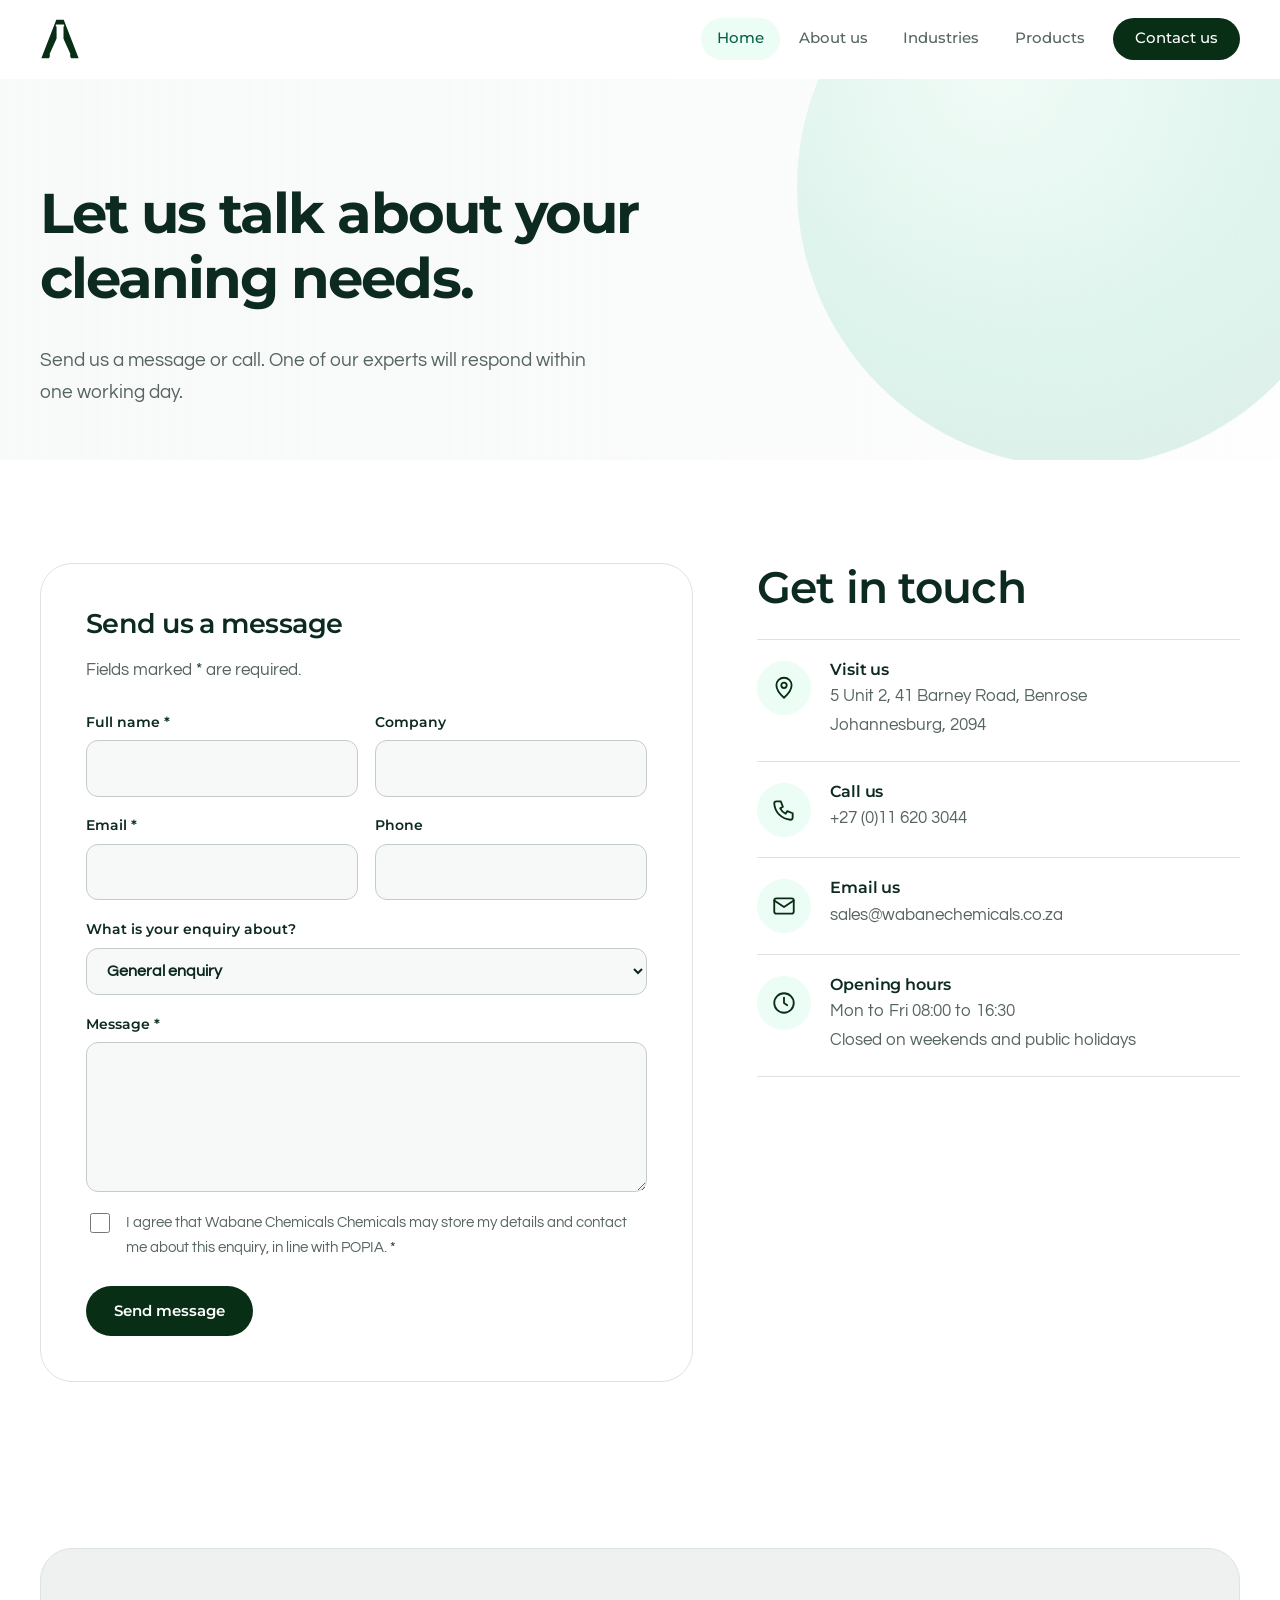
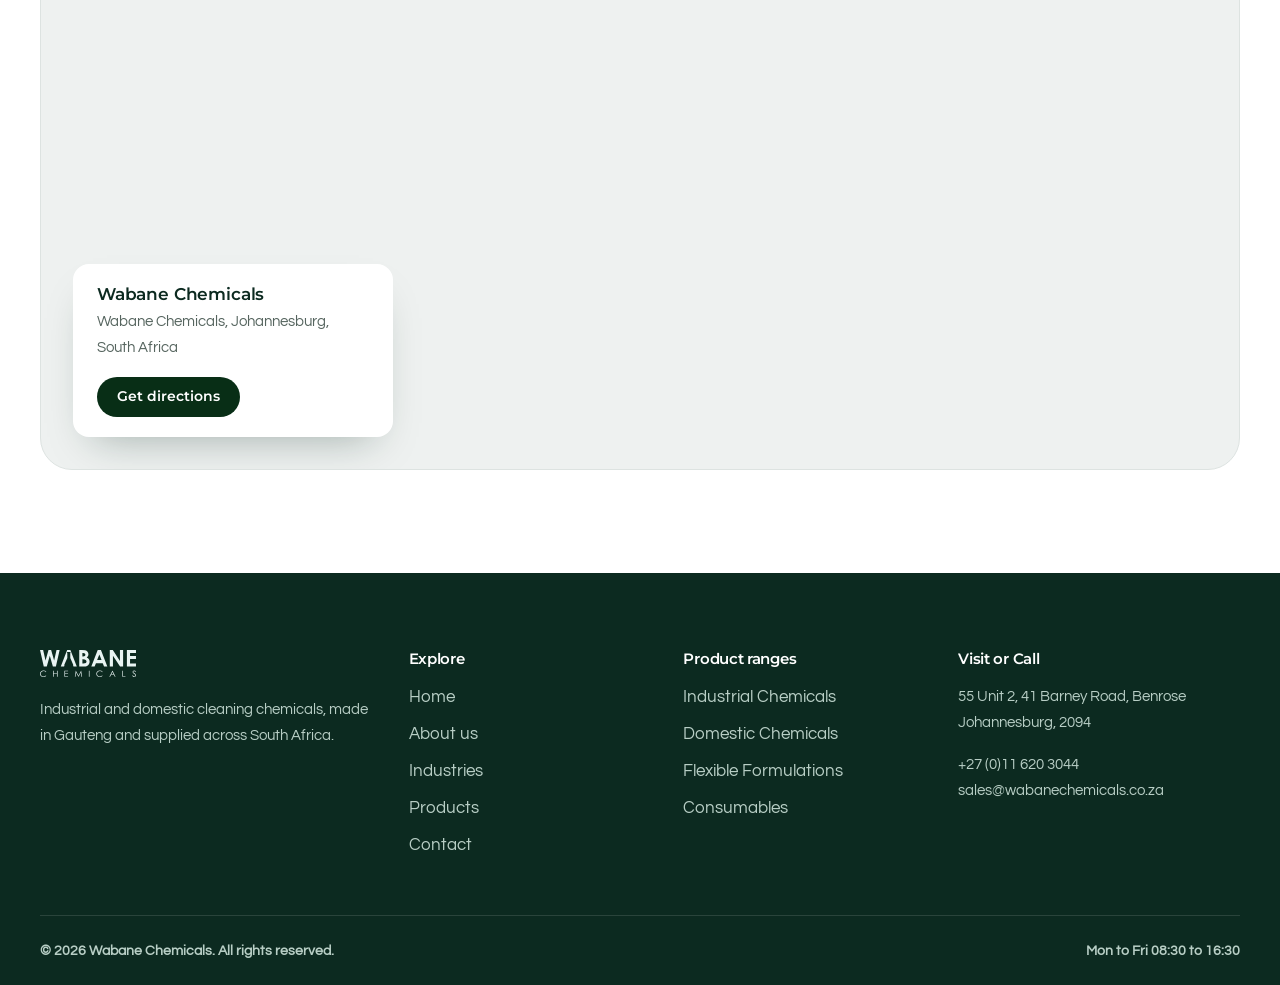
==== contact.html @ 834a4728 "Add files via upload" ====
<!DOCTYPE html>
<html lang="en">
<head>
<meta charset="utf-8">
<meta name="viewport" content="width=device-width, initial-scale=1">

<meta name="description" content="Manufacturer of industrial and domestic cleaning chemicals and consumables in Etwatwa, Gauteng.">
<meta name="theme-color" content="#047857">
<link rel="icon" href="assets/img/Logo Icon.svg" type="image/svg+xml">
<link rel="preconnect" href="https://fonts.googleapis.com">
<link rel="preconnect" href="https://fonts.gstatic.com" crossorigin>
<link href="https://fonts.googleapis.com/css2?family=Montserrat:wght@400;500;600;700&family=Questrial&display=swap" rel="stylesheet">
<link rel="stylesheet" href="assets/css/style.css">
</head>
<body>
<a class="skip" href="#main">Skip to content</a>
<header class="site-header">
  <div class="wrap bar">
    <a class="brand" href="index.html" aria-label="Wabane Chemicals">
      <img src="assets/img/Logo Icon.svg" alt="Wabane Chemicals logo" class="brand-mark" width="40" height="40">

    </a>
    <button class="menu-btn" aria-expanded="false" aria-controls="site-nav" aria-label="Menu"><span></span></button>
    <nav class="nav" id="site-nav" aria-label="Main">
      <ul>
        <li><a href="index.html" aria-current="page">Home</a></li>
<li><a href="about.html">About us</a></li>
<li><a href="industries.html">Industries</a></li>
<li><a href="products.html">Products</a></li>
<li><a class="btn btn-primary" href="contact.html">Contact us</a></li>
      </ul>
    </nav>
  </div>
</header>
<main id="main">

<section class="page-hero contact-hero">
  <div class="wrap">
    <h1><strong>Let us talk about your cleaning needs.</strong></h1>
    <p class="lead">Send us a message or call. One of our experts will respond within one working day.</p>
  </div>
</section>

<section class="section">
  <div class="wrap contact-grid">
    <div class="form-card" id="form">
      <h2>Send us a message</h2>
      <p class="muted" style="margin:0">Fields marked <span class="req">*</span> are required.</p>
      <form id="contact-form" action="contact.php" method="post" novalidate>
        <div class="form-grid">
          <div class="field"><label for="name">Full name <span class="req">*</span></label><input id="name" name="name" type="text" autocomplete="name" required minlength="2" maxlength="80" inputmode="text" pattern="[A-Za-zÀ-ÖØ-öø-ÿ' .-]{2,80}"></div>
          <div class="field"><label for="company">Company</label><input id="company" name="company" type="text" autocomplete="organization" maxlength="100" inputmode="text" pattern="[A-Za-z0-9À-ÖØ-öø-ÿ&.,' -]{2,100}"></div>
          <div class="field"><label for="email">Email <span class="req">*</span></label><input id="email" name="email" type="email" autocomplete="email" required maxlength="120" inputmode="email"></div>
          <div class="field"><label for="phone">Phone</label><input id="phone" name="phone" type="tel" autocomplete="tel" inputmode="tel" pattern="[0-9+()\-\s]{7,20}" maxlength="20"></div>
          <div class="field full">
            <label for="enquiry_type">What is your enquiry about?</label>
            <select id="enquiry_type" name="enquiry_type">
              <option>General enquiry</option>
              <option>Industrial products</option>
              <option>Domestic products</option>
              <option>Consumables</option>
              <option>Flexible Formulations</option>
              <option>Bulk supply or distribution</option>
            </select>
          </div>
          <div class="field full"><label for="message">Message <span class="req">*</span></label><textarea id="message" name="message" required minlength="10"></textarea></div>
          <div class="field hp" aria-hidden="true"><label for="website">Leave this field empty</label><input id="website" name="website" type="text" tabindex="-1" autocomplete="off"></div>
          <input type="hidden" name="ts" value="">
          <div class="field full consent"><input id="consent" name="consent" type="checkbox" value="1" required><label for="consent" style="font-family:var(--font-body);font-weight:400;font-size:.92rem;color:var(--g600)">I agree that Wabane Chemicals Chemicals may store my details and contact me about this enquiry, in line with POPIA. <span class="req">*</span></label></div>
        </div>
        <div style="margin-top:1.6rem"><button class="btn btn-primary" type="submit">Send message</button></div>
        <div id="form-status" class="form-status" role="status" tabindex="-1"></div>
      </form>
    </div>

    <div>
      <h2>Get in touch</h2>
      <ul class="details">
        <li><span class="ico-wrap"><svg class="ico" viewBox="0 0 24 24" aria-hidden="true"><path d="M12 21s7-6.2 7-11.5A7 7 0 0 0 5 9.5C5 14.8 12 21 12 21z"/><circle cx="12" cy="9.5" r="2.5"/></svg></span><div><h3>Visit us</h3><p>5 Unit 2, 41 Barney Road, Benrose<br>Johannesburg, 2094</p></div></li>
        <li><span class="ico-wrap"><svg class="ico" viewBox="0 0 24 24" aria-hidden="true"><path d="M5 4h4l2 5-2.5 1.5a11 11 0 0 0 5 5L15 13l5 2v4a2 2 0 0 1-2 2A16 16 0 0 1 3 6a2 2 0 0 1 2-2z"/></svg></span><div><h3>Call us</h3><p><a href="tel:+27116203044">+27 (0)11 620 3044</a></p></div></li>
        <li><span class="ico-wrap"><svg class="ico" viewBox="0 0 24 24" aria-hidden="true"><rect x="3" y="5" width="18" height="14" rx="2"/><path d="M3 7l9 6 9-6"/></svg></span><div><h3>Email us</h3><p><a href="mailto:sales@wabanechemicals.co.za">sales@wabanechemicals.co.za</a></p></div></li>
        <li><span class="ico-wrap"><svg class="ico" viewBox="0 0 24 24" aria-hidden="true"><circle cx="12" cy="12" r="9"/><path d="M12 7v5l3 2"/></svg></span><div><h3>Opening hours</h3><p>Mon to Fri 08:00 to 16:30<br>Closed on weekends and public holidays</p></div></li>
      </ul>
    </div>
  </div>
</section>

<section class="section-tight" style="padding-bottom:clamp(4rem,8vw,7rem)">
  <div class="wrap">
    <div class="map">
      <iframe title="Map showing the Wabane Chemicals location in Johannesburg" src="https://www.google.com/maps?q=Wabane+Chemicals&output=embed" loading="lazy" referrerpolicy="no-referrer-when-downgrade" allowfullscreen></iframe>
      <div class="map-card">
        <h3>Wabane Chemicals</h3>
        <p>Wabane Chemicals, Johannesburg, South Africa</p>
        <a class="btn btn-primary btn-sm" href="https://www.google.com/maps/place/Wabane+Chemicals/@-26.2109882,28.0806713,17z/data=!3m1!4b1!4m6!3m5!1s0x1e950f3c25e5ae49:0xa394fea6fa122991!8m2!3d-26.2109882!4d28.0806713!16s%2Fg%2F11nvyl76qn?entry=ttu&g_ep=EgoyMDI2MTAxMy4wIKXMDSoASAFQAw%3D%3D" target="_blank" rel="noopener">Get directions</a>
      </div>
    </div>
  </div>
</section>

</main>
<footer class="site-footer">
  <div class="wrap footer-grid">
    <div>
      <a class="brand" href="index.html" aria-label="Wabane Chemicals home">
        <img src="assets/img/Logo Proposal.svg" alt="Wabane Chemicals logo" class="brand-mark" width="96" height="96">
      </a>
      <p style="margin-top:1.2rem; font-weight:400">Industrial and domestic cleaning chemicals, made in Gauteng and supplied across South Africa.</p>
    </div>
    <div>
      <h4>Explore</h4>
      <ul>
        <li class="range-copy"><a href="index.html">Home</a></li>
        <li class="range-copy"><a href="about.html">About us</a></li>
        <li class="range-copy"><a href="industries.html">Industries</a></li>
        <li class="range-copy"><a href="products.html">Products</a></li>
        <li class="range-copy"><a href="contact.html">Contact</a></li>
      </ul>
    </div>
    <div>
      <h4>Product ranges</h4>
      <ul>
        <li class="range-copy"><a href="products.html#industrial">Industrial Chemicals</a></li>
        <li class="range-copy"><a href="products.html#domestic">Domestic Chemicals</a></li>
        <li class="range-copy"><a href="contact.html?type=Flexible+Formulations">Flexible Formulations</a></li>
        <li class="range-copy"><a href="products.html#consumables">Consumables</a></li>
      </ul>
    </div>
    <div>
      <h4>Visit or Call</h4>
      <p class="lead" style="font-weight:400; color:#b8cec5">55 Unit 2, 41 Barney Road, Benrose<br>Johannesburg, 2094</p>
      <p class="lead" style="font-weight:400; color:#b8cec5"><a href="tel:+27116203044">+27 (0)11 620 3044</a><br><a href="mailto:sales@wabanechemicals.co.za">sales@wabanechemicals.co.za</a></p>
    </div>
  </div>
  <div class="wrap footer-bottom">
    <span>&copy; <span id="year">2026</span> Wabane Chemicals. All rights reserved.</span>
    <span>Mon to Fri 08:30 to 16:30</span>
  </div>
</footer>
<script src="assets/js/main.js" defer></script>
</body>
</html>
---- assets/css/style.css ----
/* ==========================================================================
   PurePath Chemicals - main stylesheet
   Brand: light grey, white, emerald green
   Fonts: Century Gothic (body, uses installed font, falls back to Questrial)
          Montserrat (headings, loaded from Google Fonts)
   ========================================================================== */

:root {
  --white: #ffffff;
  --g50: #f7f9f8;
  --g100: #eef1f0;
  --g200: #dde3e1;
  --g300: #c3ccc9;
  --g500: #7d8c87;
  --g600: #56655f;
  --text: #2b3b35;
  --ink: #0c2a20;

  --em: #059669;
  --em-d: #082e16ff;
  --em-dd: #065f46;
  --em-l: #34d399;
  --em-100: #d1fae5;
  --em-50: #ecfdf5;

  --font-head: 'Montserrat', 'montserrat', 'montserrat', 'montserrat', sans-serif;
  --font-body: 'Century Gothic', 'CenturyGothic', 'Apple Gothic', 'Questrial', 'Montserrat', sans-serif;

  --r-m: 16px;
  --r-l: 32px;
  --wrap: 1200px;
  --ease: cubic-bezier(.2, .8, .2, 1);
}

*, *::before, *::after { box-sizing: border-box; }
html { scroll-behavior: smooth; -webkit-text-size-adjust: 100%; }
body {
  margin: 0;
  font-family: var(--font-body);
  font-size: 1.0625rem;
  line-height: 1.7;
  font-weight: 600;
  color: var(--text);
  background: var(--white);
  -webkit-font-smoothing: antialiased;
}
img, svg { display: block; max-width: 100%; }
a { color: inherit; }

h1, h2, h3, h4 {
  font-family: var(--font-head);
  color: var(--ink);
  line-height: 1.15;
  font-weight: 600;
  letter-spacing: -.02em;
  margin: 0 0 .6em;
}
h1 { font-size: clamp(2.4rem, 5.2vw, 4.25rem); letter-spacing: -.035em; font-weight: 900; }
h2 { font-size: clamp(1.8rem, 3.4vw, 2.75rem); }
h3 { font-size: 1.25rem; letter-spacing: -.01em; }
p { margin: 0 0 1em; max-width: 62ch; font-weight: 400; }

.wrap { width: min(100% - 2.5rem, var(--wrap)); margin-inline: auto; }
.section { padding-block: clamp(4rem, 8vw, 7rem); }
.section-tight { padding-block: clamp(2.5rem, 5vw, 4.5rem); }
.bg-grey { background: var(--g50); }
.lead { font-size: 1.2rem; color: var(--g600); font-weight: 500; }
.muted { color: var(--g600); }

:focus-visible { outline: 3px solid var(--em-l); outline-offset: 3px; border-radius: 6px; }
.skip {
  position: absolute; left: -999px; top: 0; z-index: 100;
  background: var(--ink); color: #fff; padding: .7rem 1rem;
}
.skip:focus { left: 0; }

/* ---------- Buttons ---------- */
.btn {
  display: inline-flex; align-items: center; justify-content: center; gap: .6rem;
  padding: .95rem 1.7rem; border-radius: 999px;
  font-family: var(--font-head); font-weight: 600; font-size: .95rem; line-height: 1.2;
  text-decoration: none; cursor: pointer;
  border: 1.5px solid transparent;
  transition: background .25s, color .25s, border-color .25s, box-shadow .25s;
}
.btn-primary { background: var(--em-d); color: #fff; }
.btn-primary:hover { background: var(--em-dd); box-shadow: 0 10px 24px -10px rgba(4, 120, 87, .7); }
.btn-ghost { border-color: var(--g300); color: var(--ink); background: transparent; }
.btn-ghost:hover { border-color: var(--em); color: var(--em-d); }
.btn-light { background: #fff; color: var(--em-dd); }
.btn-light:hover { background: var(--em-100); }
.btn-outline-light { border-color: rgba(255, 255, 255, .45); color: #fff; }
.btn-outline-light:hover { background: rgba(255, 255, 255, .12); }
.btn-sm { padding: .65rem 1.2rem; font-size: .88rem; }
.btn-sec { background: var(--em-d); color: #fff; }
.btn-sec:hover { background: var(--em-d); box-shadow: 0 5px 12px -5px rgba(4, 120, 87, .7); }

.link {
  font-family: var(--font-head); font-weight: 600; font-size: .95rem;
  color: var(--em-d); text-decoration: none;
  border-bottom: 1.5px solid var(--em-100);
  transition: border-color .25s;
}
.link:hover { border-color: var(--em); }

/* ---------- Header ---------- */
.site-header {
  position: sticky; top: 0; z-index: 50;
  background: rgba(255, 255, 255, .85);
  -webkit-backdrop-filter: saturate(1.4) blur(14px);
  backdrop-filter: saturate(1.4) blur(14px);
  border-bottom: 1px solid transparent;
  transition: border-color .3s;
}
.site-header.scrolled { border-color: var(--g200); }
.bar { display: flex; align-items: center; justify-content: space-between; gap: 1.5rem; height: 78px; }
.brand { display: flex; align-items: center; gap: .7rem; text-decoration: none; }
.brand svg, .brand-mark { width: 40px; height: 40px; flex: none; }
.brand-name {
  font-family: var(--font-head); font-weight: 700; font-size: 1.15rem;
  color: var(--ink); letter-spacing: -.02em; line-height: 1;
}
.brand-name small {
  display: block; margin-top: .3rem;
  font-weight: 500; font-size: .68rem; letter-spacing: .04em; color: var(--g500);
}
.nav ul { list-style: none; display: flex; align-items: center; gap: .2rem; margin: 0; padding: 0; }
.nav a {
  display: block; padding: .55rem 1rem; border-radius: 999px;
  font-family: var(--font-head); font-weight: 500; font-size: .92rem;
  color: var(--g600); text-decoration: none;
  transition: color .2s, background .2s;
}
.nav a:hover { color: var(--ink); background: var(--g100); }
.nav a[aria-current="page"] { color: var(--em-dd); background: var(--em-50); }
.nav .btn { color: #fff; margin-left: .6rem; padding: .7rem 1.3rem; }
.nav a.btn, .nav a.btn[aria-current="page"] { color: #fff; background: var(--em-d); }
.nav a.btn:hover, .nav a.btn[aria-current="page"]:hover { color: #fff; background: var(--em-dd); }
.menu-btn {
  display: none; width: 46px; height: 46px; border-radius: 50%;
  border: 1.5px solid var(--g200); background: #fff; cursor: pointer;
  align-items: center; justify-content: center;
}
.menu-btn span, .menu-btn span::before, .menu-btn span::after {
  display: block; width: 18px; height: 2px; background: var(--ink); border-radius: 2px;
  transition: transform .3s var(--ease), opacity .2s; content: ""; position: relative;
}
.menu-btn span::before { position: absolute; top: -6px; }
.menu-btn span::after { position: absolute; top: 6px; }
.menu-btn[aria-expanded="true"] span { background: transparent; }
.menu-btn[aria-expanded="true"] span::before { transform: translateY(6px) rotate(45deg); }
.menu-btn[aria-expanded="true"] span::after { transform: translateY(-6px) rotate(-45deg); }

@media (max-width: 960px) {
  .menu-btn { display: inline-flex; }
  .nav {
    position: absolute; left: 0; right: 0; top: 100%;
    background: #fff; border-bottom: 1px solid var(--g200);
    padding: 1rem 1.25rem 1.6rem;
    display: none;
  }
  .nav.open { display: block; }
  .nav ul { flex-direction: column; align-items: stretch; gap: .2rem; }
  .nav a { padding: .9rem 1rem; }
  .nav .btn { margin: .8rem 0 0; text-align: center; }
}

/* ---------- Hero (home) ---------- */
.hero { position: relative; overflow: hidden; background: linear-gradient(180deg, var(--g50), #fff 75%); }
.hero.home-hero {
  background:
    linear-gradient(90deg, rgba(247, 249, 248, .92) 0%, rgba(247, 249, 248, .78) 48%, rgba(247, 249, 248, .24) 100%),
    url('https://images.unsplash.com/photo-1581578731548-c64695cc6952?auto=format&fit=crop&w=2000&q=85') center 45% / cover;
}
.hero-grid {
  display: grid; grid-template-columns: 1.05fr .95fr; align-items: center; gap: 3rem;
  padding-block: clamp(3rem, 7vw, 6rem) clamp(3rem, 6vw, 5rem);
}
.hero h1 { margin-bottom: .5em; }
.hero .lead { max-width: 52ch; }
.hero-actions { display: flex; flex-wrap: wrap; gap: .9rem; margin-top: 2.2rem; }
.hero-art { width: 100%; max-width: 560px; margin-inline: auto; }
.float { transform-box: fill-box; transform-origin: center; animation: drift 9s ease-in-out infinite alternate; }
.float.b { animation-duration: 11s; animation-delay: -3s; }
.float.c { animation-duration: 7s; animation-delay: -5s; }
.float.d { animation-duration: 13s; animation-delay: -1s; }
@keyframes drift { from { transform: translateY(-10px); } to { transform: translateY(12px); } }

/* one orchestrated entrance on the home hero */
.rise { opacity: 0; transform: translateY(18px); animation: rise .9s var(--ease) forwards; }
.rise:nth-child(2) { animation-delay: .12s; }
.rise:nth-child(3) { animation-delay: .24s; }
.rise:nth-child(4) { animation-delay: .36s; }
@keyframes rise { to { opacity: 1; transform: none; } }

@media (max-width: 900px) {
  .hero-grid { grid-template-columns: 1fr; }
  .hero-art { max-width: 380px; order: -1; }
}

/* ---------- Inner page hero ---------- */
.page-hero {
  position: relative; overflow: hidden;
  background: linear-gradient(180deg, var(--g50), #fff);
  padding-block: clamp(3.5rem, 8vw, 6.5rem) clamp(2rem, 4vw, 3.5rem);
}
.products-hero {
  background:
    linear-gradient(90deg, rgba(247, 249, 248, .88) 0%, rgba(247, 249, 248, .72) 48%, rgba(247, 249, 248, .2) 100%),
    url('https://images.unsplash.com/photo-1563453392212-326f5e854473?auto=format&fit=crop&w=2000&q=85') center 45% / cover;
}
.about-hero {
  background:
    linear-gradient(90deg, rgba(247, 249, 248, .88) 0%, rgba(247, 249, 248, .72) 48%, rgba(247, 249, 248, .2) 100%),
    url('https://images.unsplash.com/photo-1567789884554-0b844b597180?auto=format&fit=crop&w=2000&q=85') center 45% / cover;
}
.contact-hero {
  background:
    linear-gradient(90deg, rgba(247, 249, 248, .88) 0%, rgba(247, 249, 248, .72) 48%, rgba(247, 249, 248, .2) 100%),
    url('https://images.unsplash.com/photo-1521791136064-7986c2920216?auto=format&fit=crop&w=2000&q=85') center 45% / cover;
}
.industries-hero {
  background:
    linear-gradient(90deg, rgba(247, 249, 248, .88) 0%, rgba(247, 249, 248, .72) 48%, rgba(247, 249, 248, .2) 100%),
    url('https://images.unsplash.com/photo-1516937941344-00b4e0337589?auto=format&fit=crop&w=2000&q=85') center 45% / cover;
}

.page-hero::after {
  content: ""; position: absolute; right: -6%; top: -45%;
  width: min(560px, 70vw); aspect-ratio: 1; border-radius: 50%;
  background: radial-gradient(circle at 35% 30%, #a7f3d0, #10b981 55%, #047857);
  opacity: .13; pointer-events: none;
}
.page-hero .wrap { position: relative; z-index: 1; }
.page-hero h1 { font-size: clamp(2.2rem, 4.6vw, 3.5rem); max-width: 18ch; }
.page-hero .lead { max-width: 56ch; margin: 0; }

/* ---------- pH scale ---------- */
.ph { background: var(--g100); border-radius: var(--r-l); padding: clamp(1.6rem, 4vw, 3.4rem); }
.ph-head { display: grid; grid-template-columns: 1fr 1fr; gap: 2rem; align-items: end; }
.ph-head p { margin: 0; }
.ph-tabs { display: flex; flex-wrap: wrap; gap: .6rem; margin-top: 2.4rem; }
.ph-tab {
  font-family: var(--font-head); font-weight: 600; font-size: .92rem;
  padding: .7rem 1.3rem; border-radius: 999px; cursor: pointer;
  border: 1.5px solid var(--g300); background: #fff; color: var(--ink);
  transition: background .25s, color .25s, border-color .25s;
}
.ph-tab:hover { border-color: var(--em); }
.ph-tab[aria-selected="true"] { background: var(--ink); border-color: var(--ink); color: #fff; }
.ph-scale { position: relative; margin-top: 2.2rem; padding-top: 10px; }
.ph-track {
  position: relative; height: 14px; border-radius: 999px;
  background: linear-gradient(90deg, #d5dcd9 0%, #a7f3d0 30%, #10b981 50%, #047857 75%, #063f30 100%);
}
.ph-window {
  position: absolute; top: -8px; height: 30px;
  left: calc(var(--from, 1) / 14 * 100%);
  width: calc((var(--to, 3) - var(--from, 1)) / 14 * 100%);
  border: 2.5px solid var(--ink); border-radius: 999px; background: rgba(255, 255, 255, .28);
  transition: left .6s var(--ease), width .6s var(--ease);
}
.ph-labels { display: flex; justify-content: space-between; margin-top: .8rem; font-family: var(--font-head); font-size: .8rem; color: var(--g600); }
.ph-read {
  margin-top: 2rem; background: #fff; border-radius: var(--r-m);
  padding: clamp(1.4rem, 3vw, 2.2rem);
  display: grid; grid-template-columns: auto 1fr auto; gap: 1.6rem; align-items: center;
}
.ph-num { font-family: var(--font-head); font-weight: 600; font-size: clamp(2rem, 4vw, 3rem); color: var(--em-d); letter-spacing: -.03em; line-height: 1; white-space: nowrap; }
.ph-read h3 { margin-bottom: .25em; }
.ph-read p { margin: 0; }
@media (max-width: 800px) {
  .ph-head { grid-template-columns: 1fr; }
  .ph-read { grid-template-columns: 1fr; gap: 1rem; }
}

/* ---------- Ranges (asymmetric) ---------- */
.section-head {
  max-width: 100%;
  margin: 0 auto clamp(2rem, 4vw, 3.4rem);
  text-align: center;
}
.ranges-title,
.ranges-description {
  white-space: normal;
  max-width: 100%;
}
.ranges-description {
  text-align: center;
  margin-inline: auto;
}

/* Three equal boxes in one row */
.ranges {
  display: grid;
  grid-template-columns: repeat(3, 1fr);
  gap: 1.25rem;
}

/* Equal-height cards + floating hover effect */
.range {
  border-radius: var(--r-l);
  padding: clamp(1.6rem, 3vw, 2.6rem);
  display: flex;
  flex-direction: column;
  align-items: flex-start;
  height: 100%;
  min-height: 360px;

  /* Smooth floating animation */
  transition:
    transform 0.3s ease,
    box-shadow 0.3s ease;

  /* Prevents content from causing uneven sizing */
  box-sizing: border-box;
}

/* Float when hovering */
.range:hover {
  transform: translateY(-10px);
  box-shadow: 0 18px 40px rgba(0, 0, 0, 0.12);
}

.range h3 {
  font-size: 1.5rem;
}

.range-copy {
  font-weight: 400;
}

.range ul {
  list-style: none;
  padding: 0;
  margin: 0 0 1.6rem;
}

.range li {
  padding: .45rem 0 .45rem 1.6rem;
  position: relative;
  color: var(--em-d);
}

.range li::before {
  content: "";
  position: absolute;
  left: 0;
  top: 1.05em;
  width: 8px;
  height: 8px;
  border-radius: 50%;
  background: var(--em-d);
}

.range .link {
  margin-top: auto;
}

/* Industrial */
.range-ind {
  background: #fff;
  border: 1.5px solid var(--g200);
  color: var(--ink);
}

.range-ind h3 {
  color: var(--ink);
  font-size: clamp(1.8rem, 3vw, 2.4rem);
}

.range-ind .link {
  color: #fff;
  border-color: rgba(255, 255, 255, .35);
}

.range-ind .link:hover {
  border-color: #fff;
}

/* Domestic */
.range-dom {
  background: var(--g100);
}

.range-dom h3 {
  color: var(--ink);
  font-size: clamp(1.8rem, 3vw, 2.4rem);
}

/* Consumables */
.range-con {
  background: #fff;
  border: 1.5px solid var(--g200);
}

.range-con h3 {
  color: var(--ink);
  font-size: clamp(1.8rem, 3vw, 2.4rem);
}

.range .ico-wrap {
  margin-bottom: 1.2rem;
}

.range-ind .ico-wrap {
  background: var(--em-50);
  color: var(--em-d);
}

/* Icons */
.ico {
  width: 26px;
  height: 26px;
  fill: none;
  stroke: currentColor;
  stroke-width: 1.7;
  stroke-linecap: round;
  stroke-linejoin: round;
}

.ico-wrap {
  width: 54px;
  height: 54px;
  flex: none;
  border-radius: 50%;
  background: var(--em-50);
  color: var(--em-d);
  display: inline-flex;
  align-items: center;
  justify-content: center;
}

/* Tablet */
@media (max-width: 860px) {
  .ranges {
    grid-template-columns: 1fr;
  }

  .range {
    min-height: 320px;
  }
}

/* Mobile */
@media (max-width: 520px) {
  .range {
    min-height: 0;
  }

  .range:hover {
    transform: translateY(-5px);
  }
}

/* ---------- Why list ---------- */
.split { display: grid; grid-template-columns: .85fr 1.15fr; gap: clamp(2rem, 6vw, 5rem); align-items: start; }
.split-sticky { position: sticky; top: 110px; }
.rows { list-style: none; margin: 0; padding: 0; }
.rows li {
  display: grid; grid-template-columns: 54px 1fr; gap: 1.3rem;
  padding: 1.7rem 0; border-top: 1px solid var(--g200);
}
.rows li:last-child { border-bottom: 1px solid var(--g200); }
.rows h3 { margin-bottom: .3em; }
.rows p { margin: 0; color: var(--g600); font-weight: 400; }
@media (max-width: 860px) {
  .split { grid-template-columns: 1fr; }
  .split-sticky { position: static; }
}

/* ---------- Process (a genuine sequence) ---------- */
.steps { list-style: none; margin: 0; padding: 0; display: grid; grid-template-columns: repeat(4, 1fr); gap: 2rem; counter-reset: step; }
.steps li { position: relative; padding-top: 4.2rem; counter-increment: step; text-align: center; }
.steps li::before {
  content: counter(step); position: absolute; top: 0; left: 50%; transform: translateX(-50%);
  width: 48px; height: 48px; border-radius: 50%;
  background: var(--em-d); color: #fff;
  font-family: var(--font-head); font-weight: 600;
  display: flex; align-items: center; justify-content: center;
}
.steps li::after {
  content: ""; position: absolute; top: 24px; left: calc(50% + 24px); right: calc(-50% - 2rem + 24px); height: 2px;
  background: repeating-linear-gradient(90deg, var(--g300) 0 6px, transparent 6px 12px);
}
.steps li:last-child::after { display: none; }
.steps p { color: var(--g600); margin: 0; font-size: 1rem; font-weight: 400; }
@media (max-width: 900px) {
  .steps { grid-template-columns: 1fr 1fr; }
  .steps li::after { display: none; }
}
@media (max-width: 560px) { .steps { grid-template-columns: 1fr; } }

/* ---------- Industry pills ---------- */
.pills { display: flex; flex-wrap: wrap; gap: .75rem; }
.pill {
  display: inline-flex; align-items: center; gap: .6rem;
  padding: .7rem 1.2rem .7rem .9rem; border-radius: 999px;
  background: #fff; border: 1.5px solid var(--g200);
  font-family: var(--font-head); font-weight: 500; font-size: .92rem; color: var(--ink);
  text-decoration: none; transition: border-color .25s, background .25s;
}
.pill .ico { width: 20px; height: 20px; color: var(--em-d); }
.pill:hover { border-color: var(--em); background: var(--em-50); }

/* ---------- CTA band ---------- */
.cta {
  position: relative; overflow: hidden;
  background: linear-gradient(135deg, var(--em-dd), var(--ink));
  color: #d7efe6; border-radius: var(--r-l);
  padding: clamp(2.2rem, 6vw, 4.5rem);
  display: flex; flex-wrap: wrap; align-items: center; justify-content: space-between; gap: 2rem;
}
.cta::after {
  content: ""; position: absolute; right: -80px; bottom: -120px; width: 340px; aspect-ratio: 1; border-radius: 50%;
  border: 2px solid rgba(255, 255, 255, .12); box-shadow: 0 0 0 40px rgba(255, 255, 255, .04);
}
.cta h2 { color: #fff; margin-bottom: .3em; max-width: 20ch; font-weight: 400; }
.cta .lead { color: #fff; }
.cta p { margin: 0; max-width: 48ch; }
.cta > * { position: relative; z-index: 1; }
.cta-actions { display: flex; flex-wrap: wrap; gap: .8rem; }

/* ---------- About ---------- */
.facts {
  background: var(--g100); border-radius: var(--r-l); padding: clamp(1.6rem, 3vw, 2.6rem);
}
.facts h3 { margin-bottom: 1rem; }
.facts dl { margin: 0; }
.facts dt { font-family: var(--font-head); font-weight: 600; font-size: .95rem; color: var(--ink); }
.facts dd { margin: 0 0 1.1rem; color: var(--ink); font-weight: 400; }
.facts dd:last-child { margin-bottom: 0; }
.values { border-top: 1px solid var(--g200); }
.value {
  display: grid; grid-template-columns: .8fr 1.2fr; gap: 2rem;
  padding: 2rem 0; border-bottom: 1px solid var(--g200);
}
.value h3 { font-size: 1.5rem; margin: 0; color: var(--ink); }
.value p { margin: 0; color: var(--ink); }
.value-list { margin: 0; padding-left: 1.2rem; color: var(--ink); font-weight: 400; }
.value-list li { margin-bottom: .5rem; font-weight: 400; color: var(--ink); }
.value-list li:last-child { margin-bottom: 0; }
@media (max-width: 760px) { .value { grid-template-columns: 1fr; gap: .6rem; } }
.dark-panel {
  background: linear-gradient(160deg, var(--ink), var(--em-dd));
  color: #d7efe6; border-radius: var(--r-l);
  padding: clamp(2rem, 5vw, 4rem);
  display: grid; grid-template-columns: 1.1fr .9fr; gap: 3rem; align-items: center;
}
.dark-panel h2 { color: #fff; }
.dark-panel ul { list-style: none; margin: 0; padding: 0; }
.dark-panel li { padding: .9rem 0 .9rem 2rem; border-top: 1px solid rgba(255, 255, 255, .15); position: relative; }
.dark-panel li:last-child { border-bottom: 1px solid rgba(255, 255, 255, .15); }
.dark-panel li::before {
  content: ""; position: absolute; left: 0; top: 1.35rem; width: 12px; height: 7px;
  border-left: 2px solid var(--em-l); border-bottom: 2px solid var(--em-l); transform: rotate(-45deg);
}
@media (max-width: 860px) { .dark-panel { grid-template-columns: 1fr; } }

/* ---------- Industries page ---------- */
.sectors { display: grid; grid-template-columns: repeat(2, 1fr); gap: 1.25rem; }
.sector {
  display: grid; grid-template-columns: 54px 1fr; gap: 1.3rem;
  padding: clamp(1.4rem, 3vw, 2.2rem); border-radius: var(--r-m);
  border: 1.5px solid var(--g200); background: #fff;
  transition: border-color .25s;
}
.sector:hover { border-color: var(--em); }
.sector h3 { margin-bottom: .3em; }
.sector p { color: var(--g600); margin-bottom: .9rem; }
.sector .supply { font-size: .95rem; margin: 0; color: var(--text); }
.sector .supply strong { font-family: var(--font-head); font-weight: 600; color: var(--ink); }
@media (max-width: 860px) { .sectors { grid-template-columns: 1fr; } }

/* ---------- Products ---------- */
.toolbar { display: flex; flex-wrap: wrap; gap: .6rem; align-items: center; margin-bottom: 2rem; }
.filter {
  font-family: var(--font-head); font-weight: 600; font-size: .92rem;
  padding: .65rem 1.3rem; border-radius: 999px; cursor: pointer;
  border: 1.5px solid var(--g300); background: #fff; color: var(--ink);
  transition: background .25s, color .25s, border-color .25s;
}
.filter:hover { border-color: var(--em); }
.filter[aria-pressed="true"] { background: var(--em-d); border-color: var(--em-d); color: #fff; }
.count { margin-left: auto; font-size: .95rem; color: var(--g600); }
.grid-products { display: grid; grid-template-columns: repeat(auto-fill, minmax(260px, 1fr)); gap: 1.25rem; }
.prod { display: flex; flex-direction: column; border: 1.5px solid var(--g200); border-radius: var(--r-m); background: #fff; overflow: hidden; }
.prod[hidden] { display: none; }
.prod-img { height: 210px; display: flex; align-items: flex-end; justify-content: center; padding-top: 1.4rem; background: var(--em-50); }
.prod[data-cat="domestic"] .prod-img { background: var(--g100); }
.prod[data-cat="consumables"] .prod-img { background: var(--g50); border-bottom: 1.5px solid var(--g100); }
.prod-img svg { height: 100%; width: auto; max-width: 70%; }
.prod-body { padding: 1.4rem 1.5rem 1.6rem; display: flex; flex-direction: column; flex: 1; }
.badges { display: flex; flex-wrap: wrap; gap: .4rem; margin-bottom: .9rem; }
.badge {
  font-family: var(--font-head); font-weight: 600; font-size: .74rem;
  padding: .28rem .7rem; border-radius: 999px; background: var(--g100); color: var(--g600);
}
.badge.ph-b { background: var(--em-50); color: var(--em-dd); }
.prod h3 { font-size: 1.12rem; }
.prod p { font-size: .98rem; color: var(--g600); margin-bottom: .8rem; }
.prod .sizes { font-size: .9rem; margin-bottom: 1.2rem; color: var(--text); }
.prod .link, .prod .btn {
  margin-top: auto; align-self: flex-start; display: inline-flex;
  width: fit-content; padding: .35rem .55rem; border: 1.5px solid var(--em-d);
  border-radius: 999px; background: var(--white); color: var(--em-d);
  font-size: .82rem; text-decoration: none;
}
.prod .link:hover, .prod .btn:hover {
  border-color: var(--em-d); background: var(--white); color: var(--em-d);
  box-shadow: 0 5px 12px -5px rgba(4, 120, 87, .25);
}

/* ---------- Contact ---------- */
.contact-grid { display: grid; grid-template-columns: 1.15fr .85fr; gap: clamp(2rem, 5vw, 4rem); align-items: start; }
.form-card { background: #fff; border: 1.5px solid var(--g200); border-radius: var(--r-l); padding: clamp(1.5rem, 4vw, 2.8rem); }
.form-card h2 { font-size: 1.7rem; }
.form-grid { display: grid; grid-template-columns: 1fr 1fr; gap: 1.1rem; margin-top: 1.6rem; }
.field { display: flex; flex-direction: column; gap: .4rem; }
.field.full { grid-column: 1 / -1; }
.field.consent { flex-direction: row; }
label, .label { font-family: var(--font-head); font-weight: 600; font-size: .86rem; color: var(--ink); }
.req { color: var(--em-d); }
input, select, textarea {
  font: inherit; font-size: 1rem; color: var(--ink);
  padding: .85rem 1rem; border-radius: 12px;
  border: 1.5px solid var(--g300); background: var(--g50);
  transition: border-color .2s, background .2s, box-shadow .2s;
  width: 100%;
}
textarea { min-height: 150px; resize: vertical; }
input:hover, select:hover, textarea:hover { border-color: var(--g500); }
input:focus, select:focus, textarea:focus { outline: none; border-color: var(--em); background: #fff; box-shadow: 0 0 0 4px var(--em-100); }
input.is-invalid, select.is-invalid, textarea.is-invalid { border-color: #b42318; background: #fff7f7; }
input:user-invalid, textarea:user-invalid { border-color: #b42318; }
.consent { display: flex; gap: .8rem; align-items: flex-start; font-size: .92rem; color: var(--g600); }
.consent input { width: 20px; height: 20px; margin-top: .2rem; accent-color: var(--em-d); flex: none; }
.hp { position: absolute !important; left: -9999px; width: 1px; height: 1px; overflow: hidden; }
.form-status { margin-top: 1.2rem; padding: 1rem 1.2rem; border-radius: 12px; font-size: .98rem; display: none; }
.form-status[data-state="ok"] { display: block; background: var(--em-50); color: var(--em-dd); border: 1.5px solid var(--em-100); }
.form-status[data-state="error"] { display: block; background: #fef3f2; color: #912018; border: 1.5px solid #fecdca; }
.details { list-style: none; margin: 0; padding: 0; }
.details li { display: grid; grid-template-columns: 54px 1fr; gap: 1.2rem; padding: 1.3rem 0; border-top: 1px solid var(--g200); }
.details li:last-child { border-bottom: 1px solid var(--g200); }
.details h3 { font-size: 1rem; margin-bottom: .2em; }
.details p, .details a { margin: 0; color: var(--g600); text-decoration: none; }
.details a:hover { color: var(--em-d); }
@media (max-width: 900px) { .contact-grid { grid-template-columns: 1fr; } }
@media (max-width: 560px) { .form-grid { grid-template-columns: 1fr; } }

.map {
  position: relative; border-radius: var(--r-l); overflow: hidden;
  border: 1.5px solid var(--g200); background: var(--g100);
}
.map iframe { display: block; width: 100%; height: clamp(360px, 52vw, 520px); border: 0; filter: grayscale(.55) contrast(1.02); transition: filter .4s; }
.map:hover iframe { filter: none; }
.map-card {
  position: absolute; left: clamp(1rem, 3vw, 2rem); bottom: clamp(1rem, 3vw, 2rem);
  background: #fff; border-radius: var(--r-m); padding: 1.3rem 1.5rem; max-width: 320px;
  box-shadow: 0 20px 40px -20px rgba(12, 42, 32, .35);
}
.map-card h3 { font-size: 1.05rem; margin-bottom: .3em; }
.map-card p { font-size: .95rem; margin-bottom: 1rem; color: var(--g600); }
@media (max-width: 640px) { .map-card { position: static; max-width: none; border-radius: 0; box-shadow: none; border-top: 1.5px solid var(--g200); } }

/* ---------- Footer ---------- */
.site-footer { background: var(--ink); color: #b8cec5; padding-top: clamp(3rem, 6vw, 5rem); }
.footer-grid { display: grid; grid-template-columns: 1.4fr 1fr 1fr 1.2fr; gap: 2.5rem; padding-bottom: 3rem; }
.site-footer h4 { color: #fff; font-size: .95rem; margin-bottom: 1rem; }
.site-footer p { font-size: .96rem; }
.site-footer ul { list-style: none; margin: 0; padding: 0; }
.site-footer li { margin-bottom: .5rem; }
.site-footer a { text-decoration: none; transition: color .2s; }
.site-footer a:hover { color: var(--em-l); }
.site-footer .brand { align-items: center; }
.site-footer .brand-mark { width: 96px; height: auto; }
.site-footer .brand-name { color: #fff; }
.site-footer .brand-name small { color: #8fb0a3; }
.footer-bottom {
  border-top: 1px solid rgba(255, 255, 255, .12); padding-block: 1.4rem;
  display: flex; flex-wrap: wrap; justify-content: space-between; gap: .6rem; font-size: .88rem;
}
@media (max-width: 900px) { .footer-grid { grid-template-columns: 1fr 1fr; } }
@media (max-width: 520px) { .footer-grid { grid-template-columns: 1fr; } }

@media (prefers-reduced-motion: reduce) {
  html { scroll-behavior: auto; }
  *, *::before, *::after { animation: none !important; transition: none !important; }
  .rise { opacity: 1; transform: none; }
}
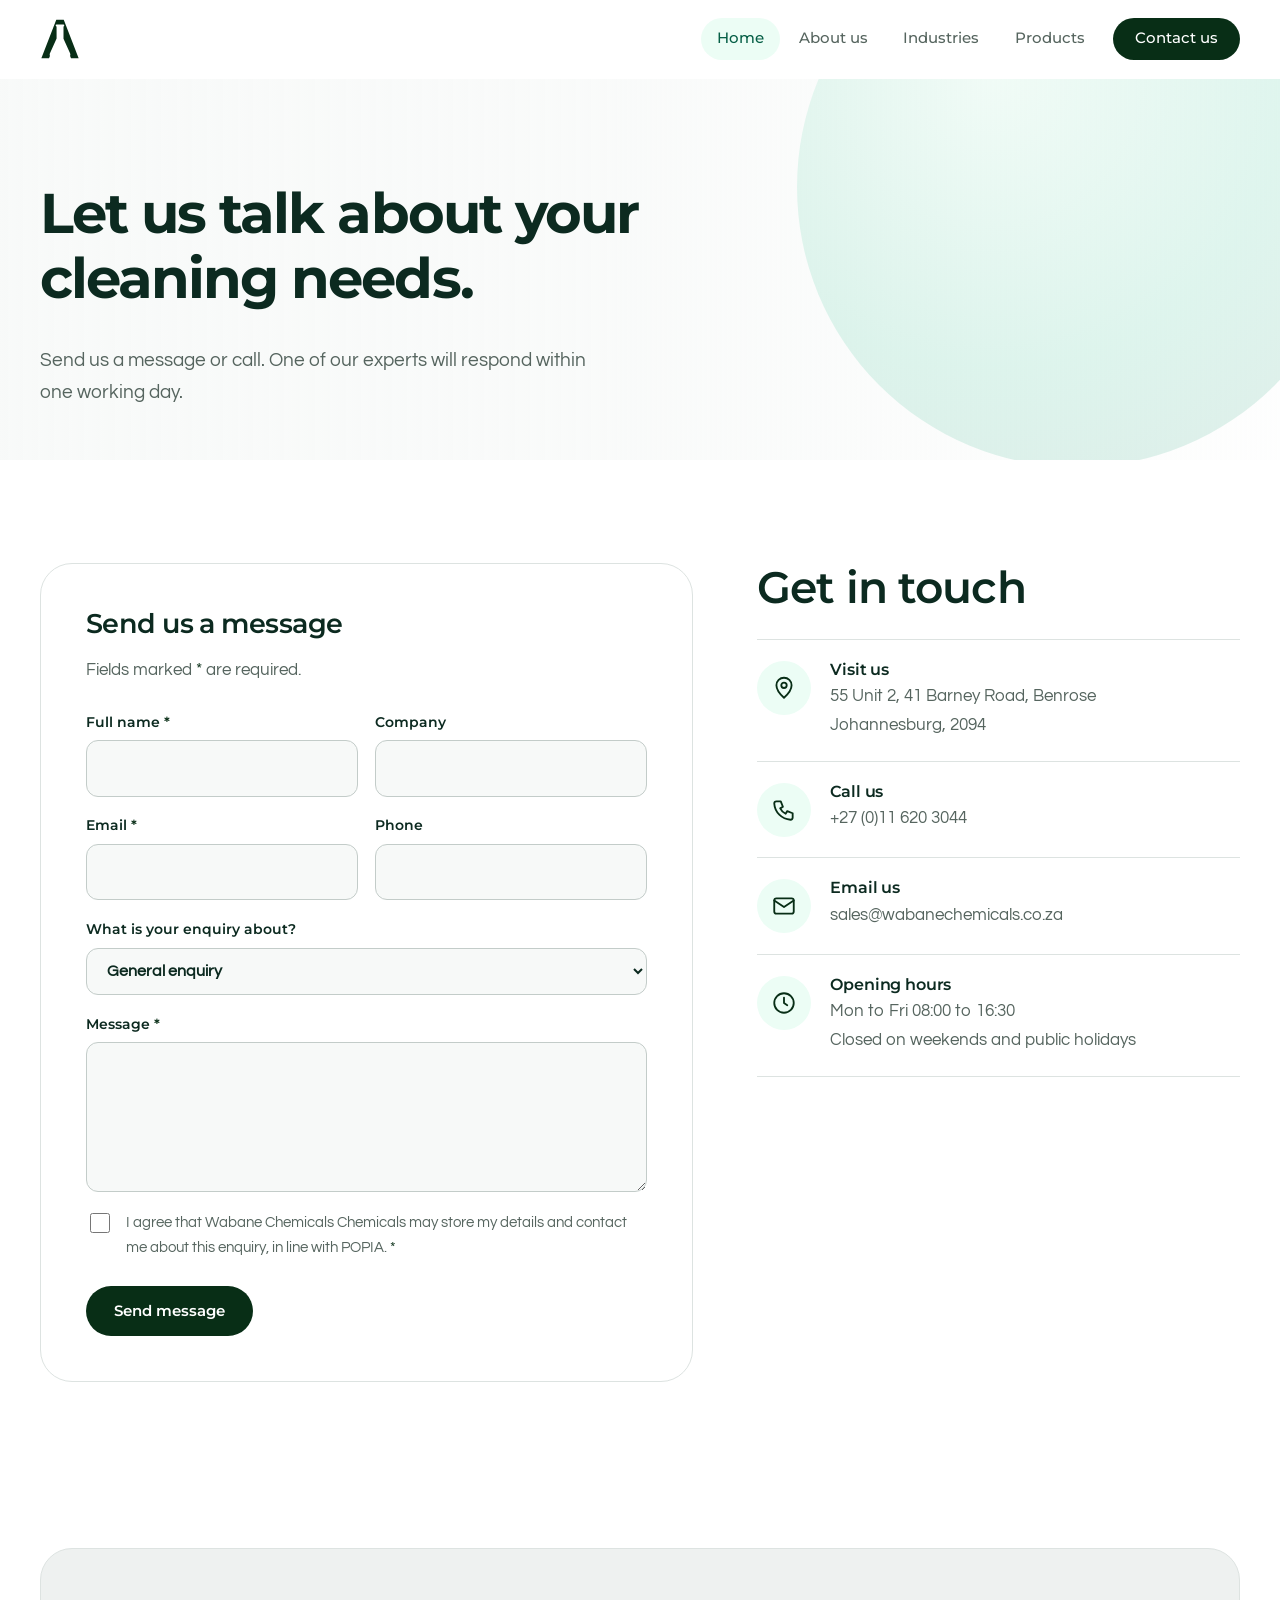
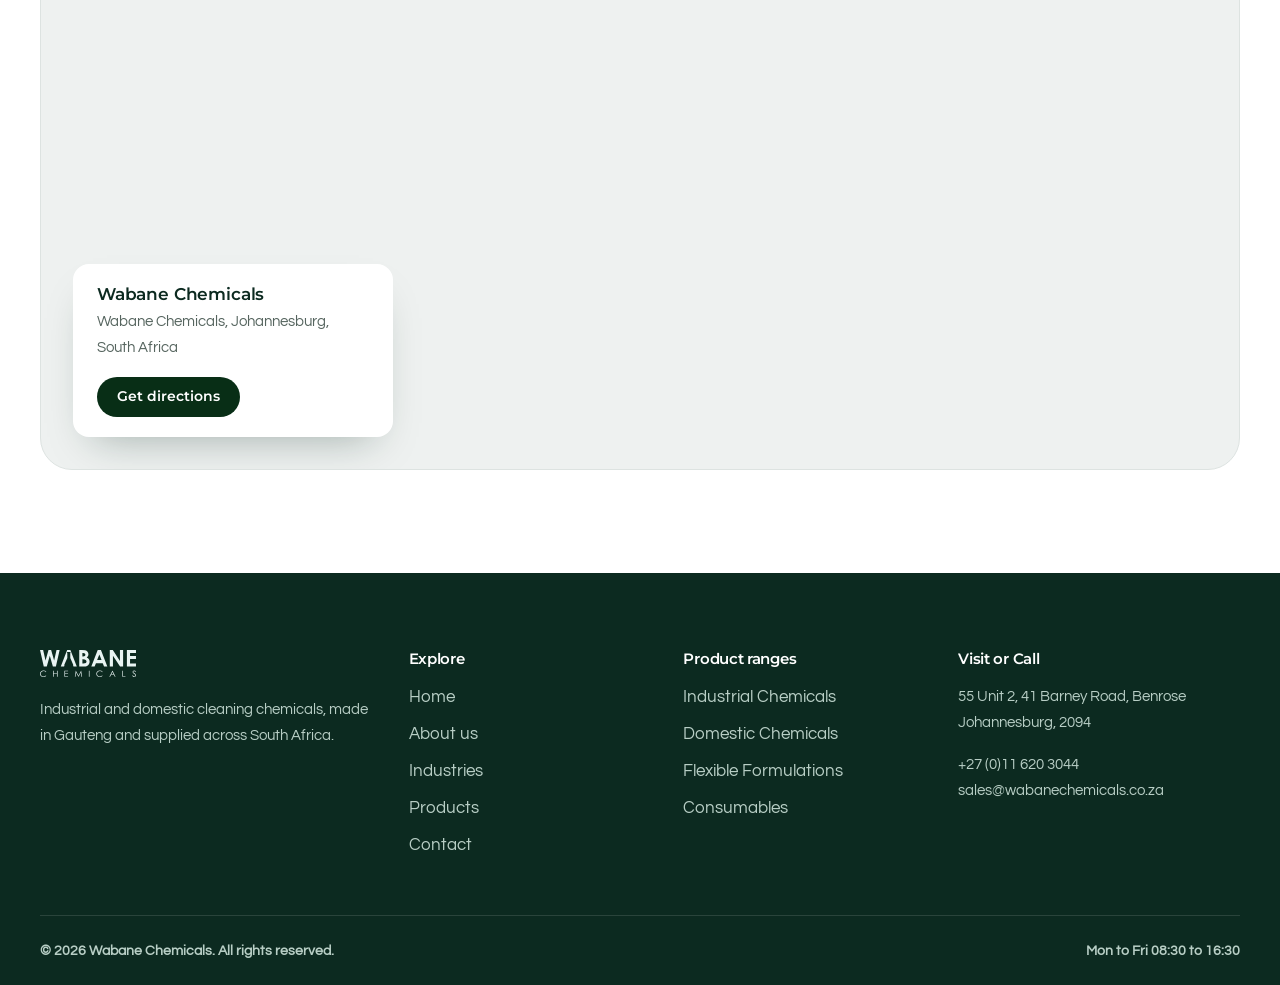
==== commit 40f9de66: "Add files via upload" ====
--- a/contact.html
+++ b/contact.html
@@ -76,7 +76,7 @@
     <div>
       <h2>Get in touch</h2>
       <ul class="details">
-        <li><span class="ico-wrap"><svg class="ico" viewBox="0 0 24 24" aria-hidden="true"><path d="M12 21s7-6.2 7-11.5A7 7 0 0 0 5 9.5C5 14.8 12 21 12 21z"/><circle cx="12" cy="9.5" r="2.5"/></svg></span><div><h3>Visit us</h3><p>5 Unit 2, 41 Barney Road, Benrose<br>Johannesburg, 2094</p></div></li>
+        <li><span class="ico-wrap"><svg class="ico" viewBox="0 0 24 24" aria-hidden="true"><path d="M12 21s7-6.2 7-11.5A7 7 0 0 0 5 9.5C5 14.8 12 21 12 21z"/><circle cx="12" cy="9.5" r="2.5"/></svg></span><div><h3>Visit us</h3><p>55 Unit 2, 41 Barney Road, Benrose<br>Johannesburg, 2094</p></div></li>
         <li><span class="ico-wrap"><svg class="ico" viewBox="0 0 24 24" aria-hidden="true"><path d="M5 4h4l2 5-2.5 1.5a11 11 0 0 0 5 5L15 13l5 2v4a2 2 0 0 1-2 2A16 16 0 0 1 3 6a2 2 0 0 1 2-2z"/></svg></span><div><h3>Call us</h3><p><a href="tel:+27116203044">+27 (0)11 620 3044</a></p></div></li>
         <li><span class="ico-wrap"><svg class="ico" viewBox="0 0 24 24" aria-hidden="true"><rect x="3" y="5" width="18" height="14" rx="2"/><path d="M3 7l9 6 9-6"/></svg></span><div><h3>Email us</h3><p><a href="mailto:sales@wabanechemicals.co.za">sales@wabanechemicals.co.za</a></p></div></li>
         <li><span class="ico-wrap"><svg class="ico" viewBox="0 0 24 24" aria-hidden="true"><circle cx="12" cy="12" r="9"/><path d="M12 7v5l3 2"/></svg></span><div><h3>Opening hours</h3><p>Mon to Fri 08:00 to 16:30<br>Closed on weekends and public holidays</p></div></li>
